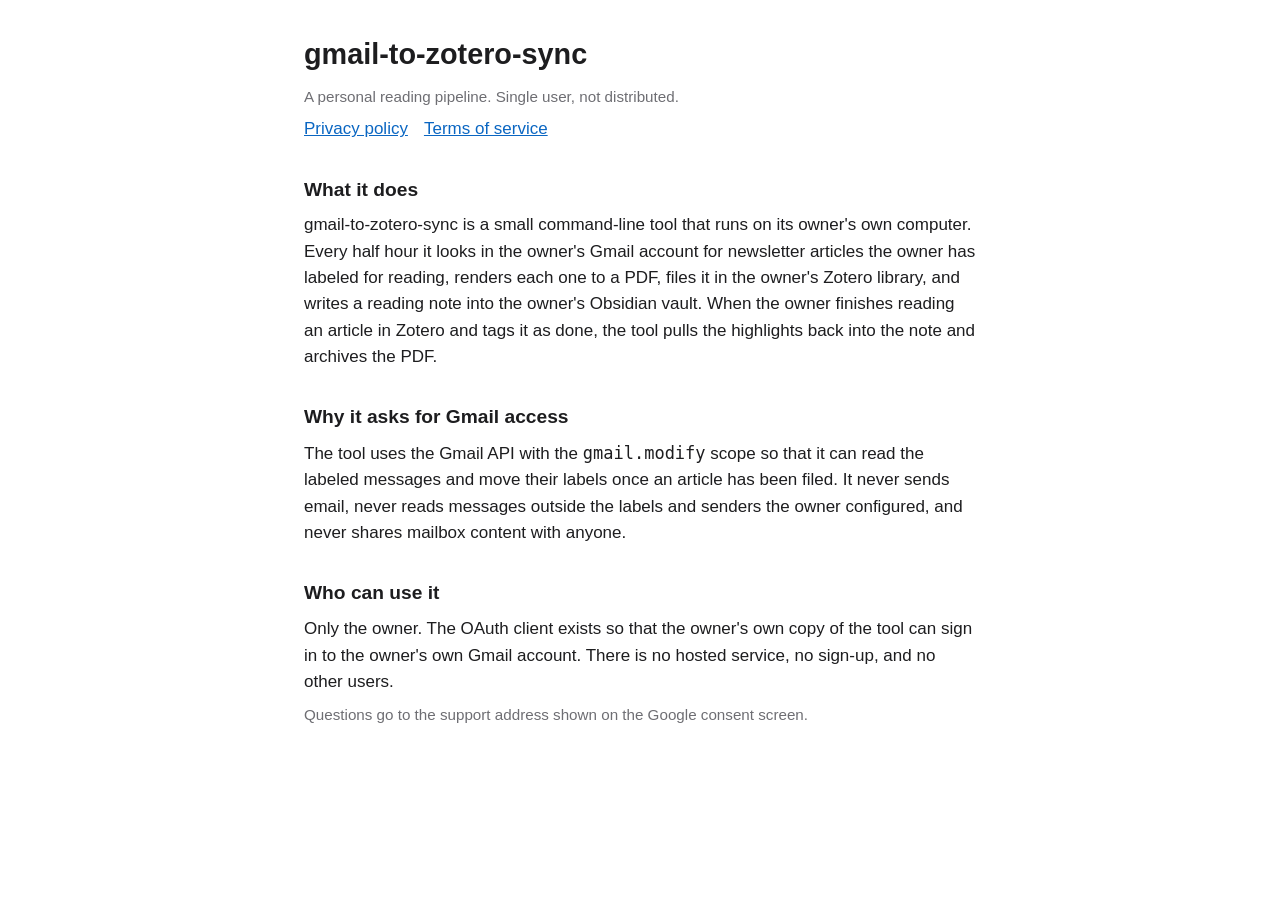
==== index.html @ d7b7a22d "Add the home, privacy policy and terms pages Co-Authored-By: Claude Fable 5.1 <noreply@anthropic.com" ====
<!doctype html>
<html lang="en">
<head>
<meta charset="utf-8">
<meta name="viewport" content="width=device-width, initial-scale=1">
<title>gmail-to-zotero-sync</title>
<link rel="stylesheet" href="style.css">
</head>
<body>
<main>
<h1>gmail-to-zotero-sync</h1>
<p class="muted">A personal reading pipeline. Single user, not distributed.</p>
<nav><a href="privacy.html">Privacy policy</a><a href="terms.html">Terms of service</a></nav>

<h2>What it does</h2>
<p>gmail-to-zotero-sync is a small command-line tool that runs on its owner's own computer. Every half hour it looks in the owner's Gmail account for newsletter articles the owner has labeled for reading, renders each one to a PDF, files it in the owner's Zotero library, and writes a reading note into the owner's Obsidian vault. When the owner finishes reading an article in Zotero and tags it as done, the tool pulls the highlights back into the note and archives the PDF.</p>

<h2>Why it asks for Gmail access</h2>
<p>The tool uses the Gmail API with the <code>gmail.modify</code> scope so that it can read the labeled messages and move their labels once an article has been filed. It never sends email, never reads messages outside the labels and senders the owner configured, and never shares mailbox content with anyone.</p>

<h2>Who can use it</h2>
<p>Only the owner. The OAuth client exists so that the owner's own copy of the tool can sign in to the owner's own Gmail account. There is no hosted service, no sign-up, and no other users.</p>

<p class="muted">Questions go to the support address shown on the Google consent screen.</p>
</main>
</body>
</html>
---- style.css ----
:root { color-scheme: light dark; --fg: #1d1d1f; --bg: #ffffff; --muted: #6e6e73; --link: #0a66c2; }
@media (prefers-color-scheme: dark) { :root { --fg: #f2f2f2; --bg: #121212; --muted: #a0a0a0; --link: #7ab7ff; } }
body { margin: 0; padding: 2rem 1rem 4rem; background: var(--bg); color: var(--fg); font: 17px/1.55 -apple-system, BlinkMacSystemFont, "Segoe UI", Helvetica, Arial, sans-serif; }
main { max-width: 42rem; margin: 0 auto; }
h1 { font-size: 1.8rem; margin: 0 0 .25rem; }
h2 { font-size: 1.2rem; margin: 2rem 0 .5rem; }
p, li { margin: .5rem 0; }
nav a { margin-right: 1rem; }
a { color: var(--link); }
.muted { color: var(--muted); font-size: .95rem; }
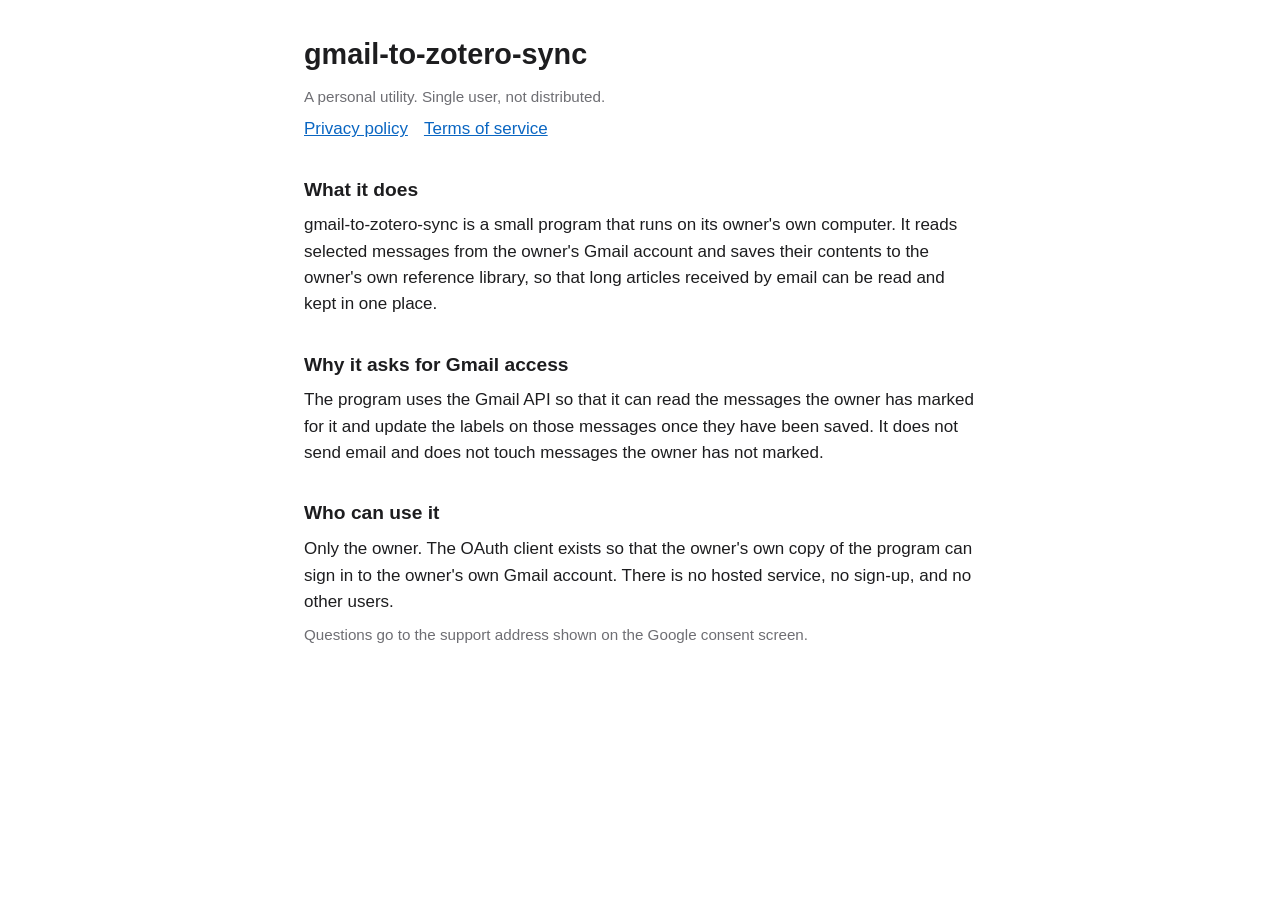
==== commit 76bde2b0: "Describe the app generically on the public pages Co-Authored-By: Claude Fable 5.1 <noreply@anthropic" ====
--- a/index.html
+++ b/index.html
@@ -9,17 +9,17 @@
 <body>
 <main>
 <h1>gmail-to-zotero-sync</h1>
-<p class="muted">A personal reading pipeline. Single user, not distributed.</p>
+<p class="muted">A personal utility. Single user, not distributed.</p>
 <nav><a href="privacy.html">Privacy policy</a><a href="terms.html">Terms of service</a></nav>
 
 <h2>What it does</h2>
-<p>gmail-to-zotero-sync is a small command-line tool that runs on its owner's own computer. Every half hour it looks in the owner's Gmail account for newsletter articles the owner has labeled for reading, renders each one to a PDF, files it in the owner's Zotero library, and writes a reading note into the owner's Obsidian vault. When the owner finishes reading an article in Zotero and tags it as done, the tool pulls the highlights back into the note and archives the PDF.</p>
+<p>gmail-to-zotero-sync is a small program that runs on its owner's own computer. It reads selected messages from the owner's Gmail account and saves their contents to the owner's own reference library, so that long articles received by email can be read and kept in one place.</p>
 
 <h2>Why it asks for Gmail access</h2>
-<p>The tool uses the Gmail API with the <code>gmail.modify</code> scope so that it can read the labeled messages and move their labels once an article has been filed. It never sends email, never reads messages outside the labels and senders the owner configured, and never shares mailbox content with anyone.</p>
+<p>The program uses the Gmail API so that it can read the messages the owner has marked for it and update the labels on those messages once they have been saved. It does not send email and does not touch messages the owner has not marked.</p>
 
 <h2>Who can use it</h2>
-<p>Only the owner. The OAuth client exists so that the owner's own copy of the tool can sign in to the owner's own Gmail account. There is no hosted service, no sign-up, and no other users.</p>
+<p>Only the owner. The OAuth client exists so that the owner's own copy of the program can sign in to the owner's own Gmail account. There is no hosted service, no sign-up, and no other users.</p>
 
 <p class="muted">Questions go to the support address shown on the Google consent screen.</p>
 </main>
